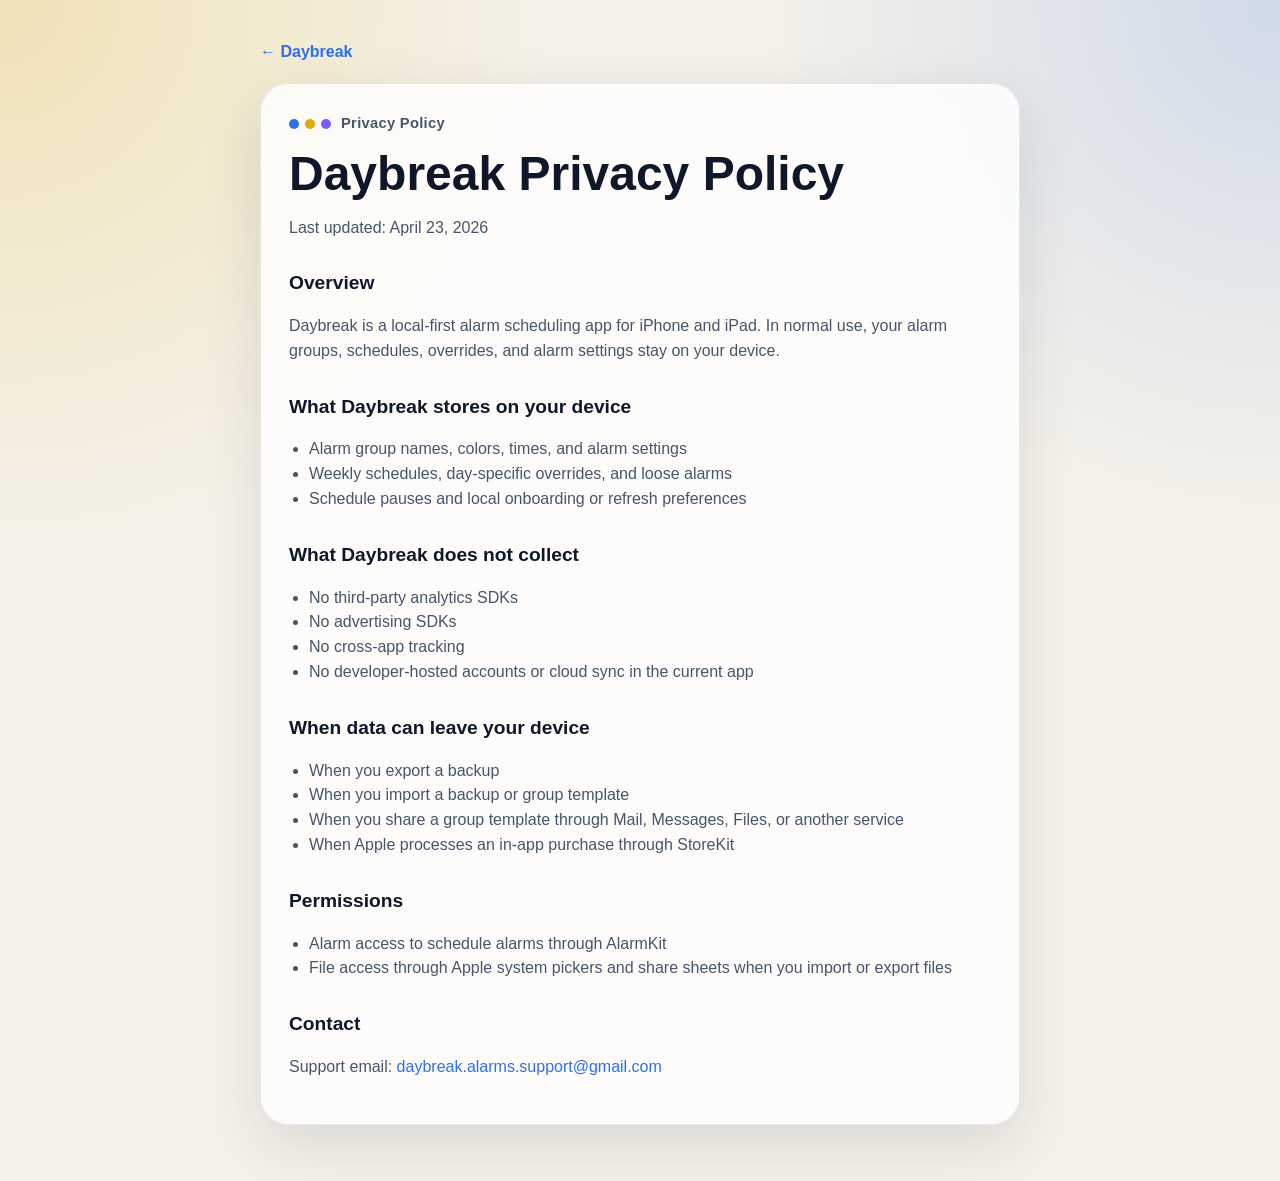
==== privacy/index.html @ 9946c684 "Create Daybreak support site" ====
<!doctype html>
<html lang="en">
<head>
  <meta charset="utf-8">
  <meta name="viewport" content="width=device-width, initial-scale=1">
  <title>Daybreak Privacy Policy</title>
  <meta name="description" content="Privacy policy for Daybreak.">
  <link rel="stylesheet" href="../styles.css">
</head>
<body>
  <main class="page">
    <a class="top-link" href="../">← Daybreak</a>

    <section class="card">
      <div class="eyebrow">
        <span class="eyebrow-dots" aria-hidden="true">
          <span></span><span></span><span></span>
        </span>
        Privacy Policy
      </div>
      <h1>Daybreak Privacy Policy</h1>
      <p>Last updated: April 23, 2026</p>

      <h2>Overview</h2>
      <p>
        Daybreak is a local-first alarm scheduling app for iPhone and iPad. In normal use,
        your alarm groups, schedules, overrides, and alarm settings stay on your device.
      </p>

      <h2>What Daybreak stores on your device</h2>
      <ul>
        <li>Alarm group names, colors, times, and alarm settings</li>
        <li>Weekly schedules, day-specific overrides, and loose alarms</li>
        <li>Schedule pauses and local onboarding or refresh preferences</li>
      </ul>

      <h2>What Daybreak does not collect</h2>
      <ul>
        <li>No third-party analytics SDKs</li>
        <li>No advertising SDKs</li>
        <li>No cross-app tracking</li>
        <li>No developer-hosted accounts or cloud sync in the current app</li>
      </ul>

      <h2>When data can leave your device</h2>
      <ul>
        <li>When you export a backup</li>
        <li>When you import a backup or group template</li>
        <li>When you share a group template through Mail, Messages, Files, or another service</li>
        <li>When Apple processes an in-app purchase through StoreKit</li>
      </ul>

      <h2>Permissions</h2>
      <ul>
        <li>Alarm access to schedule alarms through AlarmKit</li>
        <li>File access through Apple system pickers and share sheets when you import or export files</li>
      </ul>

      <h2>Contact</h2>
      <p>
        Support email:
        <a href="mailto:daybreak.alarms.support@gmail.com">daybreak.alarms.support@gmail.com</a>
      </p>
    </section>
  </main>
</body>
</html>
---- styles.css ----
:root {
  color-scheme: light dark;
  --bg: #f5f2ea;
  --surface: rgba(255, 255, 255, 0.78);
  --surface-border: rgba(15, 23, 42, 0.08);
  --text: #0f172a;
  --secondary: #475569;
  --primary: #2f6fed;
  --accent: #e0aa00;
  --shadow: 0 20px 60px rgba(15, 23, 42, 0.12);
}

@media (prefers-color-scheme: dark) {
  :root {
    --bg: #08111f;
    --surface: rgba(15, 23, 42, 0.74);
    --surface-border: rgba(255, 255, 255, 0.08);
    --text: #f8fafc;
    --secondary: #cbd5e1;
    --shadow: 0 20px 60px rgba(0, 0, 0, 0.35);
  }
}

* {
  box-sizing: border-box;
}

html {
  background:
    radial-gradient(circle at top left, rgba(224, 170, 0, 0.22), transparent 32%),
    radial-gradient(circle at top right, rgba(47, 111, 237, 0.18), transparent 30%),
    var(--bg);
}

body {
  margin: 0;
  font-family: -apple-system, BlinkMacSystemFont, "Segoe UI", sans-serif;
  color: var(--text);
  line-height: 1.55;
}

.page {
  width: min(760px, calc(100% - 32px));
  margin: 0 auto;
  padding: 40px 0 56px;
}

.card {
  background: var(--surface);
  border: 1px solid var(--surface-border);
  border-radius: 28px;
  box-shadow: var(--shadow);
  backdrop-filter: blur(18px);
  -webkit-backdrop-filter: blur(18px);
  padding: 28px;
}

.eyebrow {
  display: inline-flex;
  align-items: center;
  gap: 10px;
  margin-bottom: 14px;
  color: var(--secondary);
  font-size: 0.92rem;
  font-weight: 600;
  letter-spacing: 0.02em;
}

.eyebrow-dots {
  display: inline-flex;
  gap: 6px;
}

.eyebrow-dots span {
  width: 10px;
  height: 10px;
  border-radius: 999px;
}

.eyebrow-dots span:nth-child(1) {
  background: var(--primary);
}

.eyebrow-dots span:nth-child(2) {
  background: var(--accent);
}

.eyebrow-dots span:nth-child(3) {
  background: #7c5cff;
}

h1 {
  margin: 0 0 10px;
  font-size: clamp(2rem, 5vw, 3rem);
  line-height: 1.05;
}

h2 {
  margin: 28px 0 10px;
  font-size: 1.2rem;
}

p,
li {
  color: var(--secondary);
  font-size: 1rem;
}

a {
  color: var(--primary);
  text-decoration: none;
}

a:hover {
  text-decoration: underline;
}

.actions {
  display: flex;
  flex-wrap: wrap;
  gap: 12px;
  margin-top: 22px;
}

.button,
.pill-link {
  display: inline-flex;
  align-items: center;
  justify-content: center;
  min-height: 44px;
  padding: 0 16px;
  border-radius: 999px;
  font-weight: 600;
  transition: transform 140ms ease, opacity 140ms ease;
}

.button {
  background: linear-gradient(135deg, var(--primary), #4d86f0);
  color: white;
}

.button.secondary {
  background: rgba(255, 255, 255, 0.4);
  border: 1px solid var(--surface-border);
  color: var(--text);
}

.button:hover,
.pill-link:hover {
  transform: translateY(-1px);
  opacity: 0.96;
  text-decoration: none;
}

.pill-grid {
  display: grid;
  grid-template-columns: repeat(auto-fit, minmax(220px, 1fr));
  gap: 14px;
  margin-top: 20px;
}

.pill-link {
  justify-content: flex-start;
  background: rgba(255, 255, 255, 0.4);
  border: 1px solid var(--surface-border);
  padding: 14px 16px;
  border-radius: 18px;
}

.pill-link strong {
  display: block;
  color: var(--text);
}

.pill-link span {
  display: block;
  color: var(--secondary);
  font-size: 0.94rem;
}

.meta {
  margin-top: 18px;
  padding-top: 18px;
  border-top: 1px solid var(--surface-border);
  color: var(--secondary);
  font-size: 0.95rem;
}

ul {
  padding-left: 20px;
}

.top-link {
  display: inline-block;
  margin-bottom: 18px;
  font-weight: 600;
}
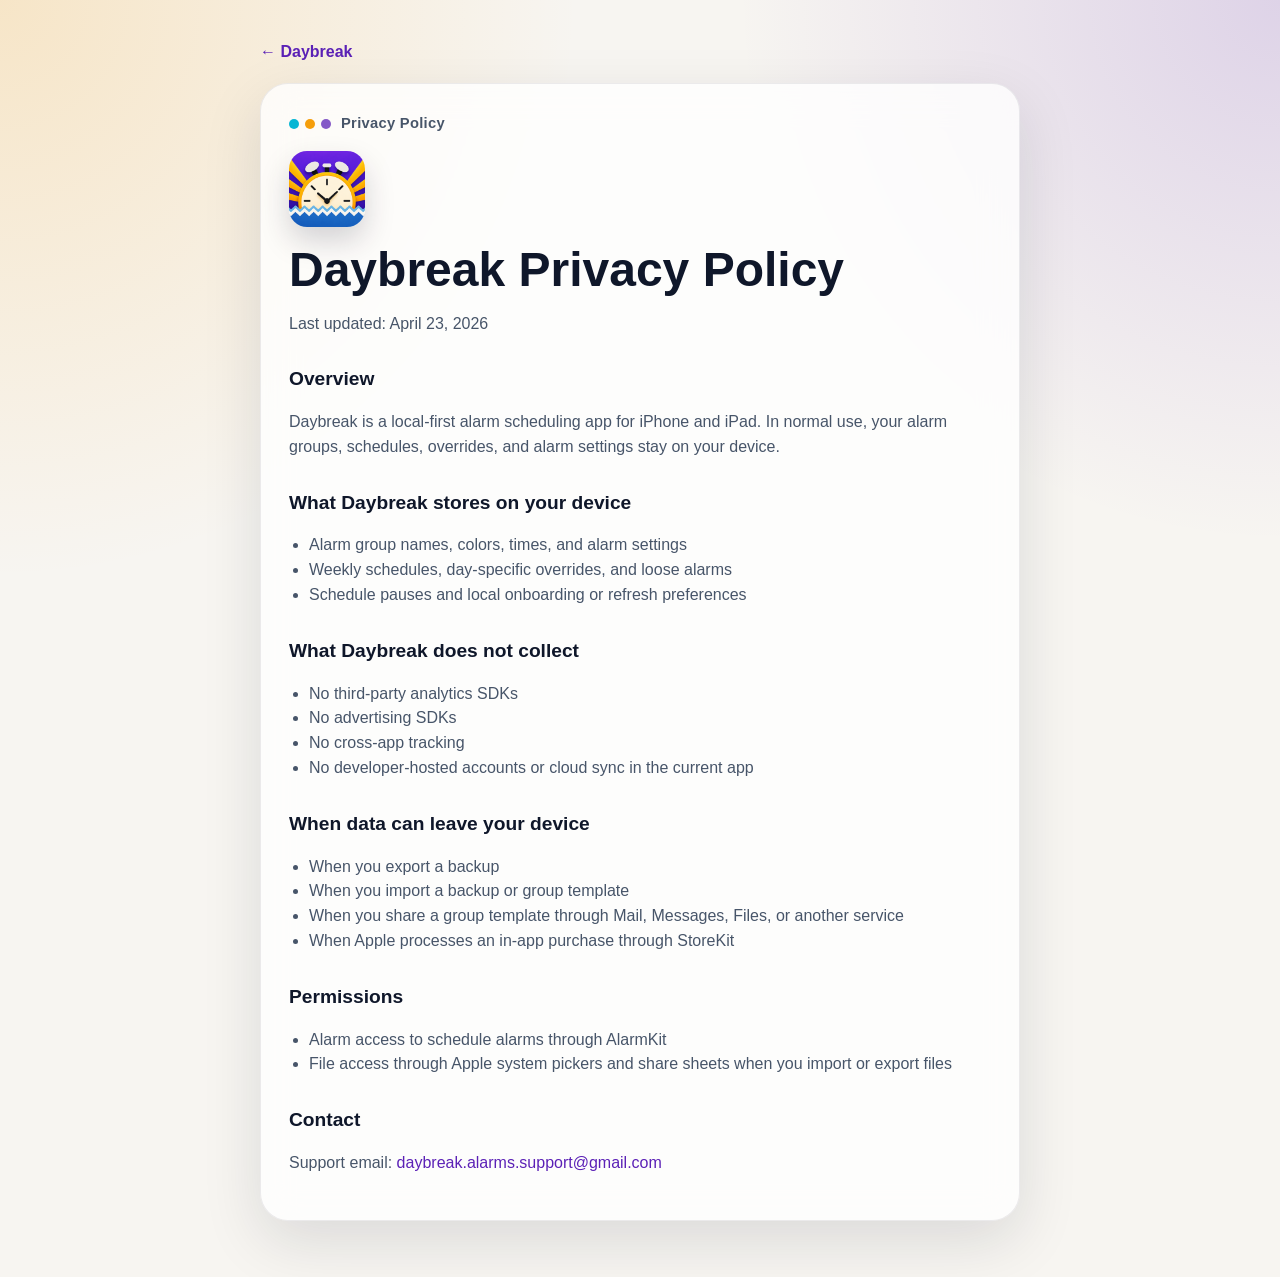
==== commit 2a896e83: "Add Daybreak icon to support site" ====
--- a/privacy/index.html
+++ b/privacy/index.html
@@ -5,6 +5,8 @@
   <meta name="viewport" content="width=device-width, initial-scale=1">
   <title>Daybreak Privacy Policy</title>
   <meta name="description" content="Privacy policy for Daybreak.">
+  <link rel="icon" type="image/png" href="../assets/daybreak-icon.png">
+  <link rel="apple-touch-icon" href="../assets/daybreak-icon.png">
   <link rel="stylesheet" href="../styles.css">
 </head>
 <body>
@@ -14,10 +16,11 @@
     <section class="card">
       <div class="eyebrow">
         <span class="eyebrow-dots" aria-hidden="true">
-          <span></span><span></span><span></span>
+        <span></span><span></span><span></span>
         </span>
         Privacy Policy
       </div>
+      <img class="site-icon" src="../assets/daybreak-icon.png" alt="Daybreak app icon">
       <h1>Daybreak Privacy Policy</h1>
       <p>Last updated: April 23, 2026</p>
 
--- a/styles.css
+++ b/styles.css
@@ -1,22 +1,36 @@
 :root {
   color-scheme: light dark;
-  --bg: #f5f2ea;
+  --bg: #f7f5f1;
   --surface: rgba(255, 255, 255, 0.78);
   --surface-border: rgba(15, 23, 42, 0.08);
   --text: #0f172a;
   --secondary: #475569;
-  --primary: #2f6fed;
-  --accent: #e0aa00;
+  --primary: #5b21b6;
+  --primary-light: #7c3aed;
+  --accent: #f59e0b;
+  --blue: #06b6d4;
+  --pill-fill: rgba(91, 33, 182, 0.10);
+  --pill-border: rgba(91, 33, 182, 0.16);
+  --pill-blue-fill: rgba(6, 182, 212, 0.10);
+  --pill-blue-border: rgba(6, 182, 212, 0.16);
   --shadow: 0 20px 60px rgba(15, 23, 42, 0.12);
 }
 
 @media (prefers-color-scheme: dark) {
   :root {
-    --bg: #08111f;
-    --surface: rgba(15, 23, 42, 0.74);
-    --surface-border: rgba(255, 255, 255, 0.08);
+    --bg: #0f1115;
+    --surface: rgba(28, 28, 30, 0.84);
+    --surface-border: rgba(55, 65, 81, 0.9);
     --text: #f8fafc;
     --secondary: #cbd5e1;
+    --primary: #7c3aed;
+    --primary-light: #8b5cf6;
+    --accent: #fbbf24;
+    --blue: #22d3ee;
+    --pill-fill: rgba(124, 58, 237, 0.18);
+    --pill-border: rgba(124, 58, 237, 0.24);
+    --pill-blue-fill: rgba(34, 211, 238, 0.16);
+    --pill-blue-border: rgba(34, 211, 238, 0.24);
     --shadow: 0 20px 60px rgba(0, 0, 0, 0.35);
   }
 }
@@ -27,8 +41,8 @@
 
 html {
   background:
-    radial-gradient(circle at top left, rgba(224, 170, 0, 0.22), transparent 32%),
-    radial-gradient(circle at top right, rgba(47, 111, 237, 0.18), transparent 30%),
+    radial-gradient(circle at top left, rgba(245, 158, 11, 0.18), transparent 32%),
+    radial-gradient(circle at top right, rgba(91, 33, 182, 0.16), transparent 30%),
     var(--bg);
 }
 
@@ -55,6 +69,15 @@
   padding: 28px;
 }
 
+.site-icon {
+  width: 76px;
+  height: 76px;
+  display: block;
+  border-radius: 18px;
+  margin: 2px 0 18px;
+  box-shadow: 0 14px 30px rgba(15, 23, 42, 0.18);
+}
+
 .eyebrow {
   display: inline-flex;
   align-items: center;
@@ -78,7 +101,7 @@
 }
 
 .eyebrow-dots span:nth-child(1) {
-  background: var(--primary);
+  background: var(--blue);
 }
 
 .eyebrow-dots span:nth-child(2) {
@@ -86,13 +109,32 @@
 }
 
 .eyebrow-dots span:nth-child(3) {
-  background: #7c5cff;
+  background: var(--primary);
+  opacity: 0.75;
 }
 
 h1 {
   margin: 0 0 10px;
   font-size: clamp(2rem, 5vw, 3rem);
   line-height: 1.05;
+}
+
+.daybreak-wordmark {
+  display: inline-flex;
+  align-items: baseline;
+}
+
+.day-word {
+  color: var(--accent);
+}
+
+.break-word {
+  display: inline-block;
+  background: linear-gradient(135deg, var(--primary) 0%, var(--primary-light) 100%);
+  -webkit-background-clip: text;
+  background-clip: text;
+  color: var(--primary);
+  -webkit-text-fill-color: transparent;
 }
 
 h2 {
@@ -135,7 +177,7 @@
 }
 
 .button {
-  background: linear-gradient(135deg, var(--primary), #4d86f0);
+  background: var(--primary);
   color: white;
 }
 
@@ -161,15 +203,24 @@
 
 .pill-link {
   justify-content: flex-start;
-  background: rgba(255, 255, 255, 0.4);
-  border: 1px solid var(--surface-border);
+  background: var(--pill-fill);
+  border: 1px solid var(--pill-border);
   padding: 14px 16px;
-  border-radius: 18px;
+  border-radius: 14px;
 }
 
 .pill-link strong {
   display: block;
-  color: var(--text);
+  color: var(--primary);
+}
+
+.pill-grid .pill-link:nth-child(2) {
+  background: var(--pill-blue-fill);
+  border-color: var(--pill-blue-border);
+}
+
+.pill-grid .pill-link:nth-child(2) strong {
+  color: var(--blue);
 }
 
 .pill-link span {
@@ -186,6 +237,10 @@
   font-size: 0.95rem;
 }
 
+.meta a {
+  color: var(--accent);
+}
+
 ul {
   padding-left: 20px;
 }
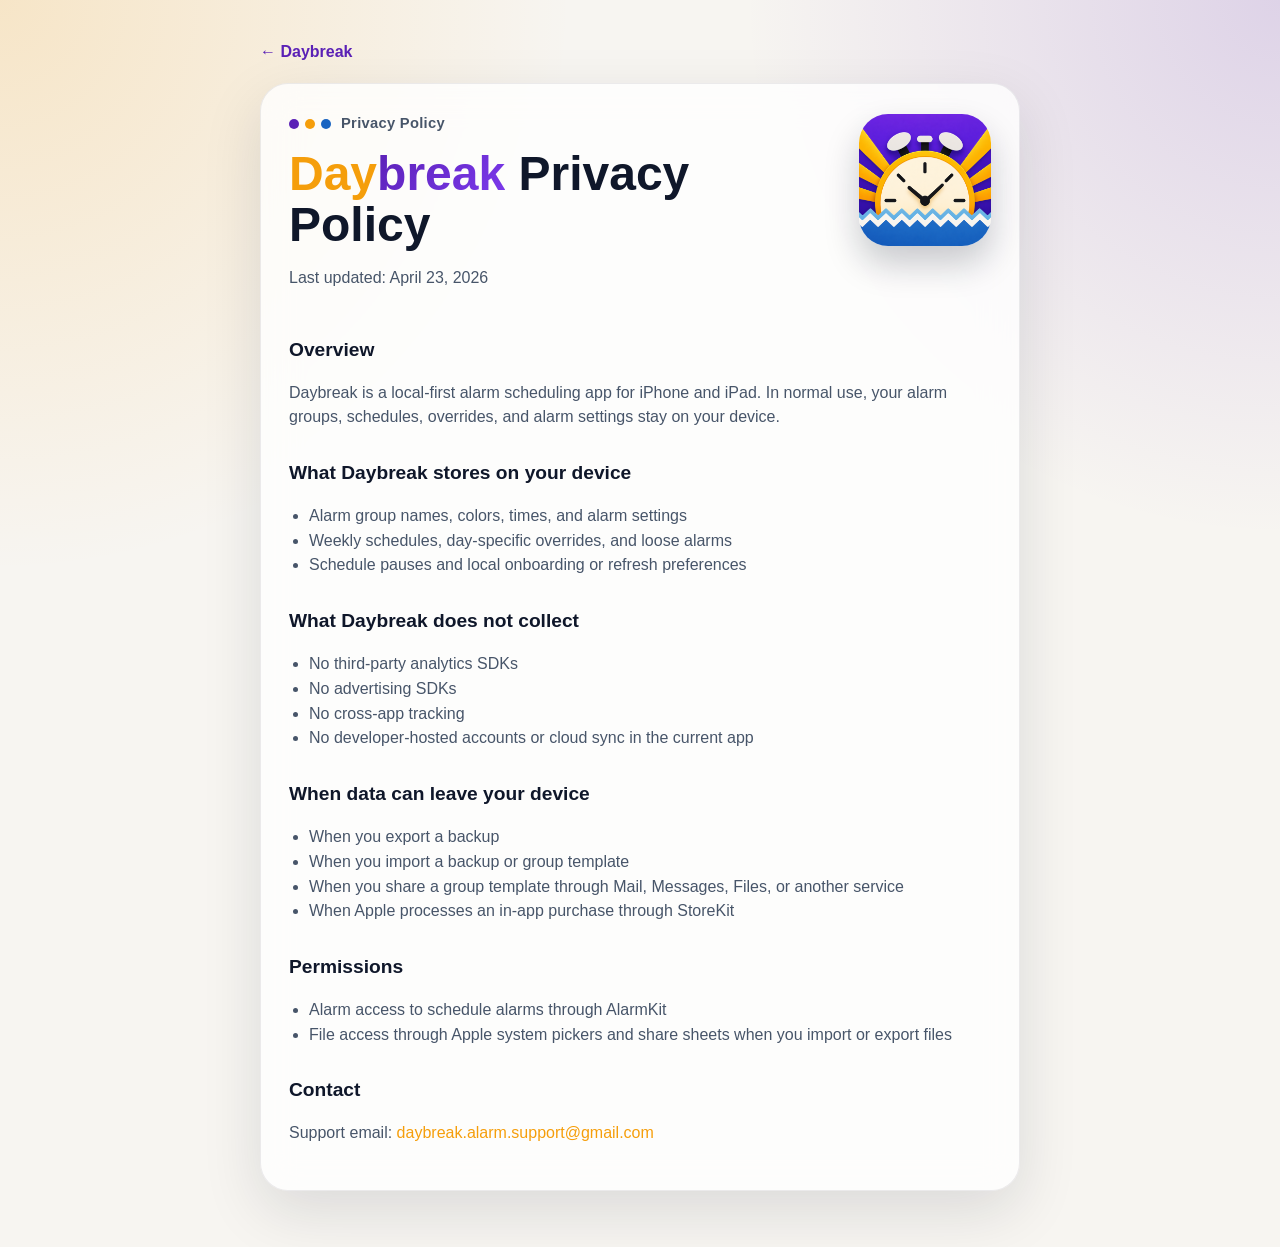
==== commit 170820b0: "Polish Daybreak support site" ====
--- a/privacy/index.html
+++ b/privacy/index.html
@@ -14,15 +14,19 @@
     <a class="top-link" href="../">← Daybreak</a>
 
     <section class="card">
-      <div class="eyebrow">
-        <span class="eyebrow-dots" aria-hidden="true">
-        <span></span><span></span><span></span>
-        </span>
-        Privacy Policy
-      </div>
-      <img class="site-icon" src="../assets/daybreak-icon.png" alt="Daybreak app icon">
-      <h1>Daybreak Privacy Policy</h1>
-      <p>Last updated: April 23, 2026</p>
+      <section class="hero">
+        <div class="hero-copy">
+          <div class="eyebrow">
+            <span class="eyebrow-dots" aria-hidden="true">
+              <span></span><span></span><span></span>
+            </span>
+            Privacy Policy
+          </div>
+          <h1><span class="daybreak-wordmark"><span class="day-word">Day</span><span class="break-word">break</span></span> Privacy Policy</h1>
+          <p>Last updated: April 23, 2026</p>
+        </div>
+        <img class="site-icon" src="../assets/daybreak-icon.png" alt="Daybreak app icon">
+      </section>
 
       <h2>Overview</h2>
       <p>
@@ -62,7 +66,7 @@
       <h2>Contact</h2>
       <p>
         Support email:
-        <a href="mailto:daybreak.alarms.support@gmail.com">daybreak.alarms.support@gmail.com</a>
+        <a href="mailto:daybreak.alarm.support@gmail.com">daybreak.alarm.support@gmail.com</a>
       </p>
     </section>
   </main>
--- a/styles.css
+++ b/styles.css
@@ -8,11 +8,13 @@
   --primary: #5b21b6;
   --primary-light: #7c3aed;
   --accent: #f59e0b;
-  --blue: #06b6d4;
+  --accent-fill: rgba(245, 158, 11, 0.12);
+  --accent-border: rgba(245, 158, 11, 0.22);
+  --blue: #1964c1;
   --pill-fill: rgba(91, 33, 182, 0.10);
   --pill-border: rgba(91, 33, 182, 0.16);
-  --pill-blue-fill: rgba(6, 182, 212, 0.10);
-  --pill-blue-border: rgba(6, 182, 212, 0.16);
+  --pill-blue-fill: rgba(25, 100, 193, 0.10);
+  --pill-blue-border: rgba(25, 100, 193, 0.16);
   --shadow: 0 20px 60px rgba(15, 23, 42, 0.12);
 }
 
@@ -26,11 +28,13 @@
     --primary: #7c3aed;
     --primary-light: #8b5cf6;
     --accent: #fbbf24;
-    --blue: #22d3ee;
+    --accent-fill: rgba(251, 191, 36, 0.18);
+    --accent-border: rgba(251, 191, 36, 0.28);
+    --blue: #2f76d2;
     --pill-fill: rgba(124, 58, 237, 0.18);
     --pill-border: rgba(124, 58, 237, 0.24);
-    --pill-blue-fill: rgba(34, 211, 238, 0.16);
-    --pill-blue-border: rgba(34, 211, 238, 0.24);
+    --pill-blue-fill: rgba(47, 118, 210, 0.16);
+    --pill-blue-border: rgba(47, 118, 210, 0.24);
     --shadow: 0 20px 60px rgba(0, 0, 0, 0.35);
   }
 }
@@ -69,13 +73,24 @@
   padding: 28px;
 }
 
+.hero {
+  display: grid;
+  grid-template-columns: minmax(0, 1fr) auto;
+  gap: 24px;
+  align-items: start;
+}
+
+.hero-copy {
+  min-width: 0;
+}
+
 .site-icon {
-  width: 76px;
-  height: 76px;
+  width: 132px;
+  height: 132px;
   display: block;
-  border-radius: 18px;
-  margin: 2px 0 18px;
-  box-shadow: 0 14px 30px rgba(15, 23, 42, 0.18);
+  border-radius: 29px;
+  margin: 2px 0 0 auto;
+  box-shadow: 0 18px 34px rgba(15, 23, 42, 0.22);
 }
 
 .eyebrow {
@@ -101,7 +116,7 @@
 }
 
 .eyebrow-dots span:nth-child(1) {
-  background: var(--blue);
+  background: var(--primary);
 }
 
 .eyebrow-dots span:nth-child(2) {
@@ -109,8 +124,7 @@
 }
 
 .eyebrow-dots span:nth-child(3) {
-  background: var(--primary);
-  opacity: 0.75;
+  background: var(--blue);
 }
 
 h1 {
@@ -187,6 +201,12 @@
   color: var(--text);
 }
 
+.button.accent {
+  background: var(--accent-fill);
+  border: 1px solid var(--accent-border);
+  color: var(--accent);
+}
+
 .button:hover,
 .pill-link:hover {
   transform: translateY(-1px);
@@ -241,6 +261,11 @@
   color: var(--accent);
 }
 
+.hero a,
+.card p a {
+  color: var(--accent);
+}
+
 ul {
   padding-left: 20px;
 }
@@ -250,3 +275,15 @@
   margin-bottom: 18px;
   font-weight: 600;
 }
+
+@media (max-width: 720px) {
+  .hero {
+    grid-template-columns: 1fr;
+  }
+
+  .site-icon {
+    width: 112px;
+    height: 112px;
+    margin: 0;
+  }
+}
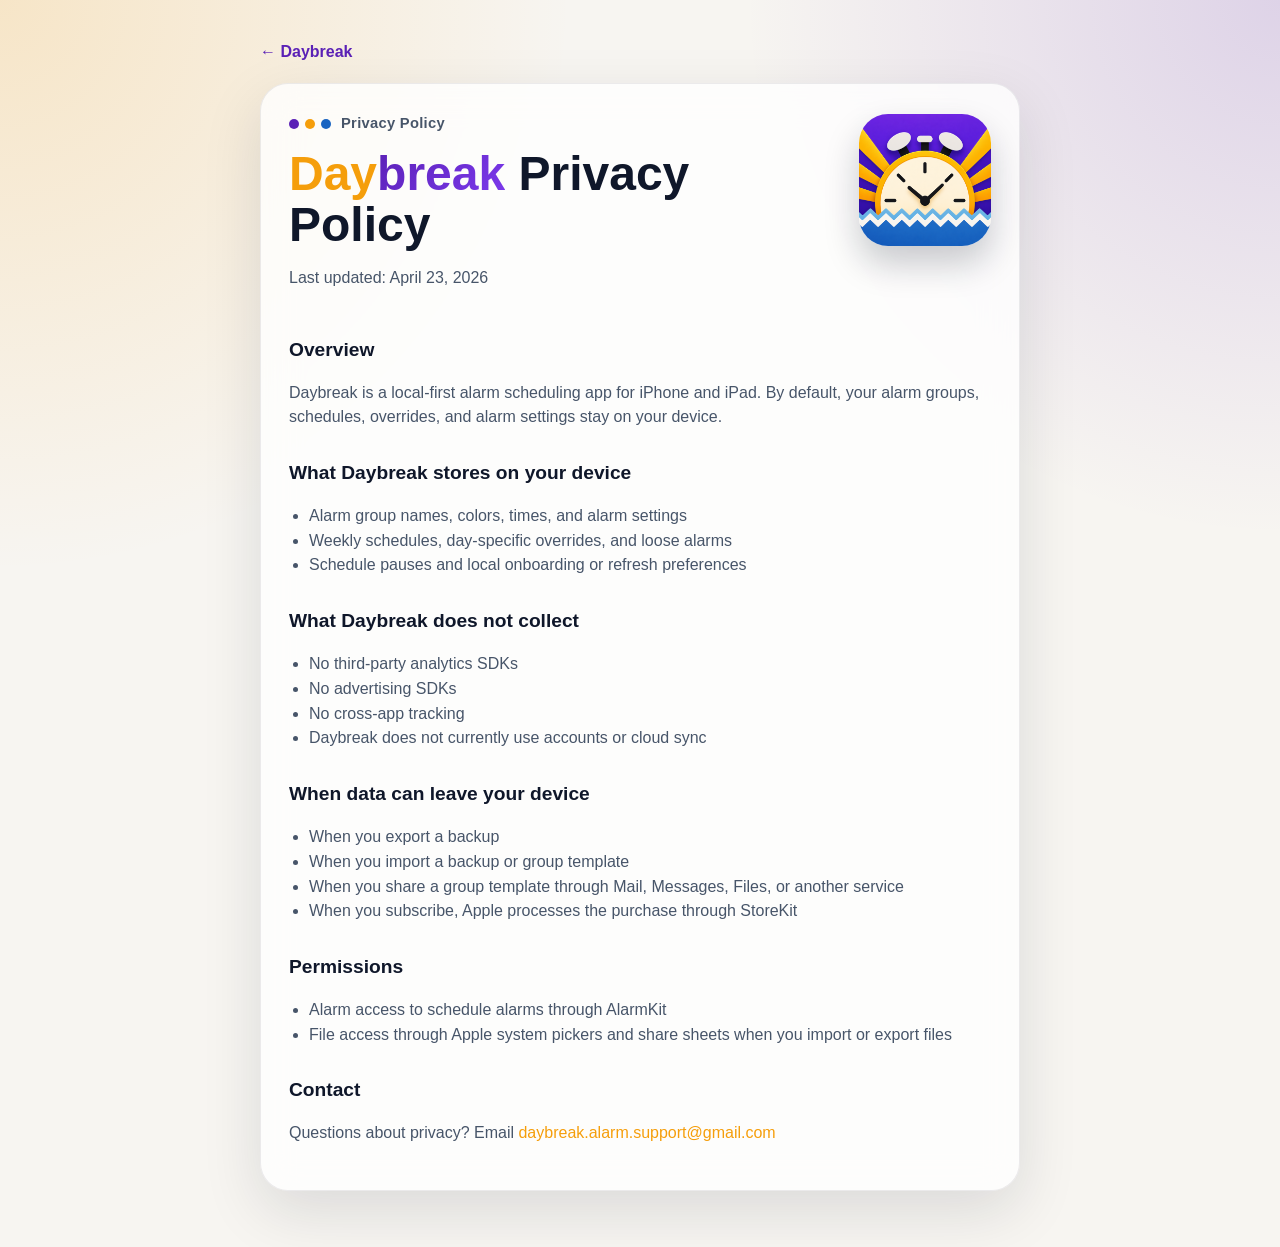
==== commit 1b5139d2: "Turn Daybreak Pages into a launch landing page" ====
--- a/privacy/index.html
+++ b/privacy/index.html
@@ -30,7 +30,7 @@
 
       <h2>Overview</h2>
       <p>
-        Daybreak is a local-first alarm scheduling app for iPhone and iPad. In normal use,
+        Daybreak is a local-first alarm scheduling app for iPhone and iPad. By default,
         your alarm groups, schedules, overrides, and alarm settings stay on your device.
       </p>
 
@@ -46,7 +46,7 @@
         <li>No third-party analytics SDKs</li>
         <li>No advertising SDKs</li>
         <li>No cross-app tracking</li>
-        <li>No developer-hosted accounts or cloud sync in the current app</li>
+        <li>Daybreak does not currently use accounts or cloud sync</li>
       </ul>
 
       <h2>When data can leave your device</h2>
@@ -54,7 +54,7 @@
         <li>When you export a backup</li>
         <li>When you import a backup or group template</li>
         <li>When you share a group template through Mail, Messages, Files, or another service</li>
-        <li>When Apple processes an in-app purchase through StoreKit</li>
+        <li>When you subscribe, Apple processes the purchase through StoreKit</li>
       </ul>
 
       <h2>Permissions</h2>
@@ -65,7 +65,7 @@
 
       <h2>Contact</h2>
       <p>
-        Support email:
+        Questions about privacy? Email
         <a href="mailto:daybreak.alarm.support@gmail.com">daybreak.alarm.support@gmail.com</a>
       </p>
     </section>
--- a/styles.css
+++ b/styles.css
@@ -195,6 +195,13 @@
   color: white;
 }
 
+.button.disabled {
+  background: linear-gradient(135deg, var(--primary) 0%, var(--primary-light) 100%);
+  color: white;
+  cursor: default;
+  pointer-events: none;
+}
+
 .button.secondary {
   background: rgba(255, 255, 255, 0.4);
   border: 1px solid var(--surface-border);
@@ -214,7 +221,8 @@
   text-decoration: none;
 }
 
-.pill-grid {
+.pill-grid,
+.feature-grid {
   display: grid;
   grid-template-columns: repeat(auto-fit, minmax(220px, 1fr));
   gap: 14px;
@@ -234,19 +242,55 @@
   color: var(--primary);
 }
 
-.pill-grid .pill-link:nth-child(2) {
+.pill-grid .pill-link:nth-child(2),
+.feature-grid .pill-link:nth-child(2) {
   background: var(--pill-blue-fill);
   border-color: var(--pill-blue-border);
 }
 
-.pill-grid .pill-link:nth-child(2) strong {
+.pill-grid .pill-link:nth-child(2) strong,
+.feature-grid .pill-link:nth-child(2) strong {
   color: var(--blue);
+}
+
+.pill-link-gold {
+  background: var(--accent-fill);
+  border-color: var(--accent-border);
+}
+
+.pill-link-gold strong {
+  color: var(--accent);
+}
+
+.feature-card {
+  cursor: default;
 }
 
 .pill-link span {
   display: block;
   color: var(--secondary);
   font-size: 0.94rem;
+}
+
+.hero-lead {
+  margin-bottom: 10px;
+  color: var(--text);
+  font-size: 1.12rem;
+  font-weight: 600;
+  line-height: 1.45;
+}
+
+.hero-note {
+  margin-top: 12px;
+  font-size: 0.95rem;
+}
+
+.support-email-line {
+  margin-bottom: 6px;
+}
+
+.support-topics-heading {
+  margin-top: 14px;
 }
 
 .meta {
@@ -257,6 +301,12 @@
   font-size: 0.95rem;
 }
 
+.meta-links {
+  display: flex;
+  flex-wrap: wrap;
+  gap: 16px;
+}
+
 .meta a {
   color: var(--accent);
 }
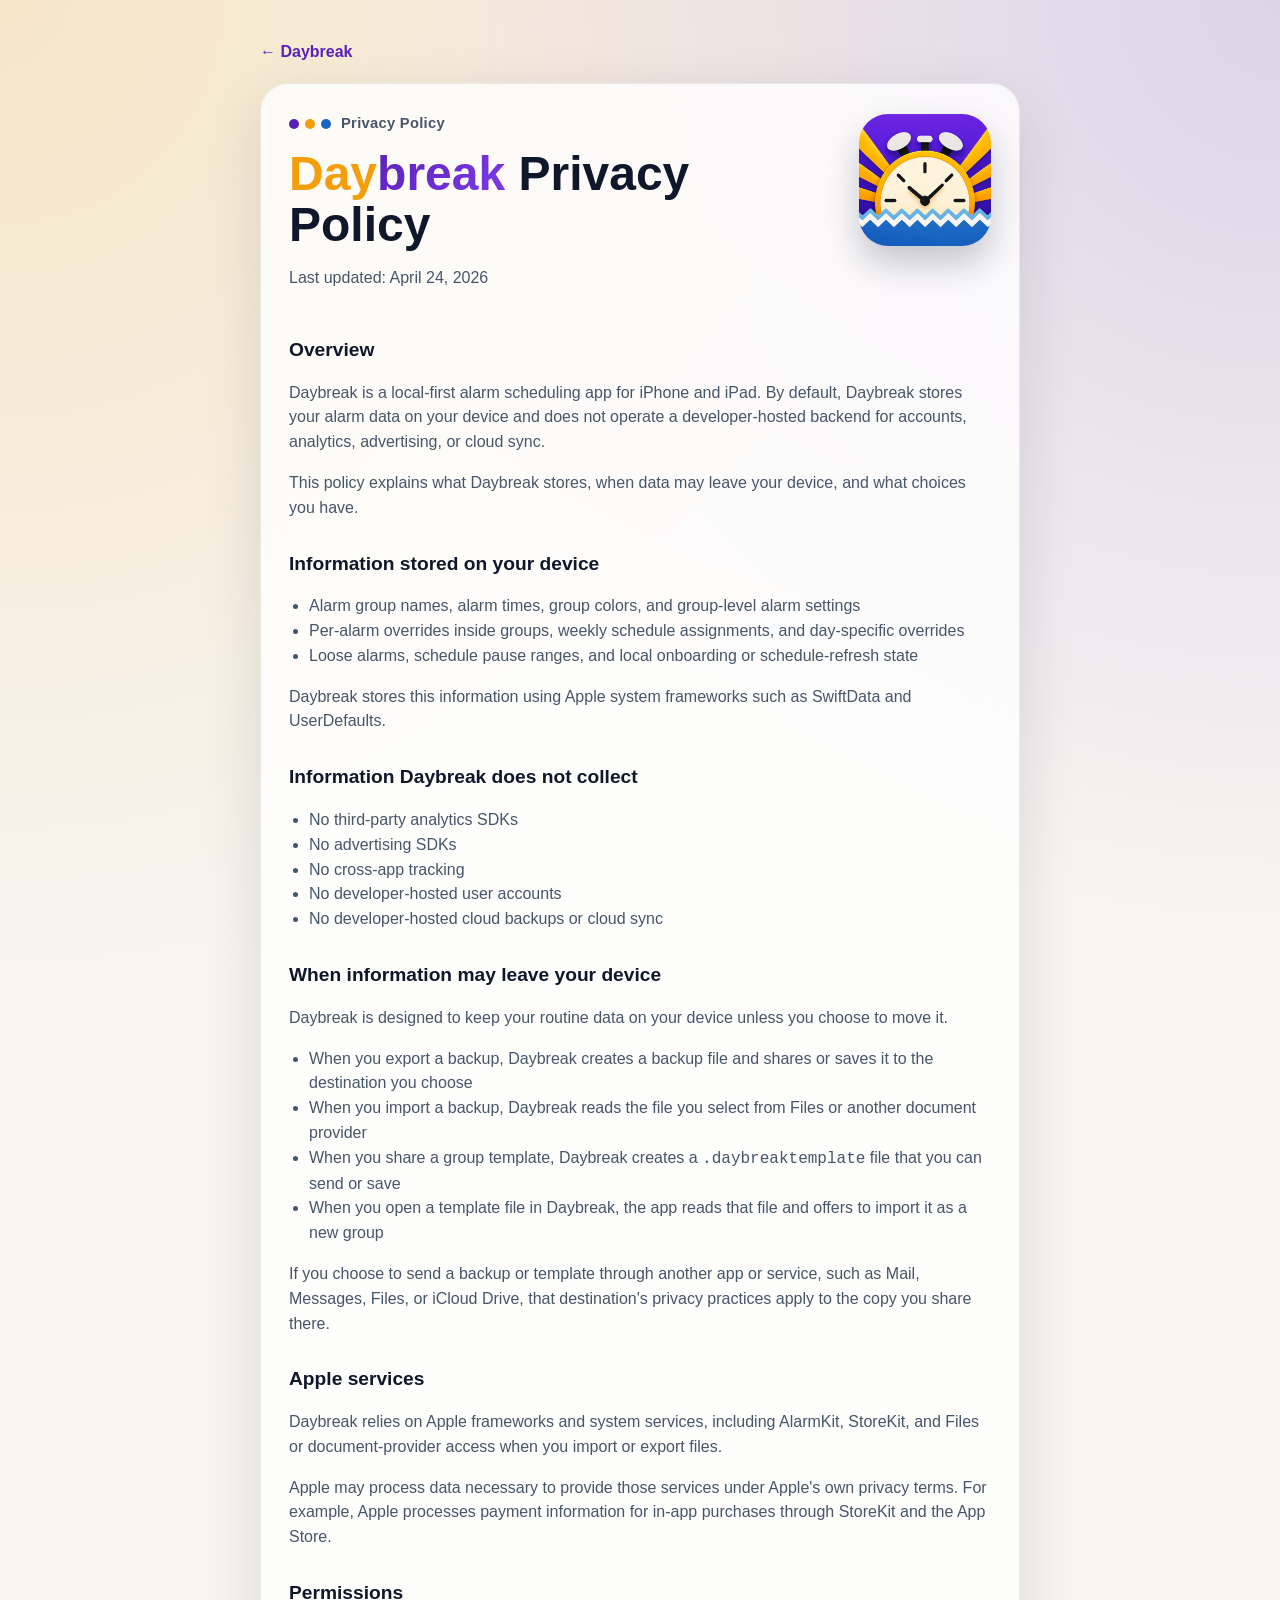
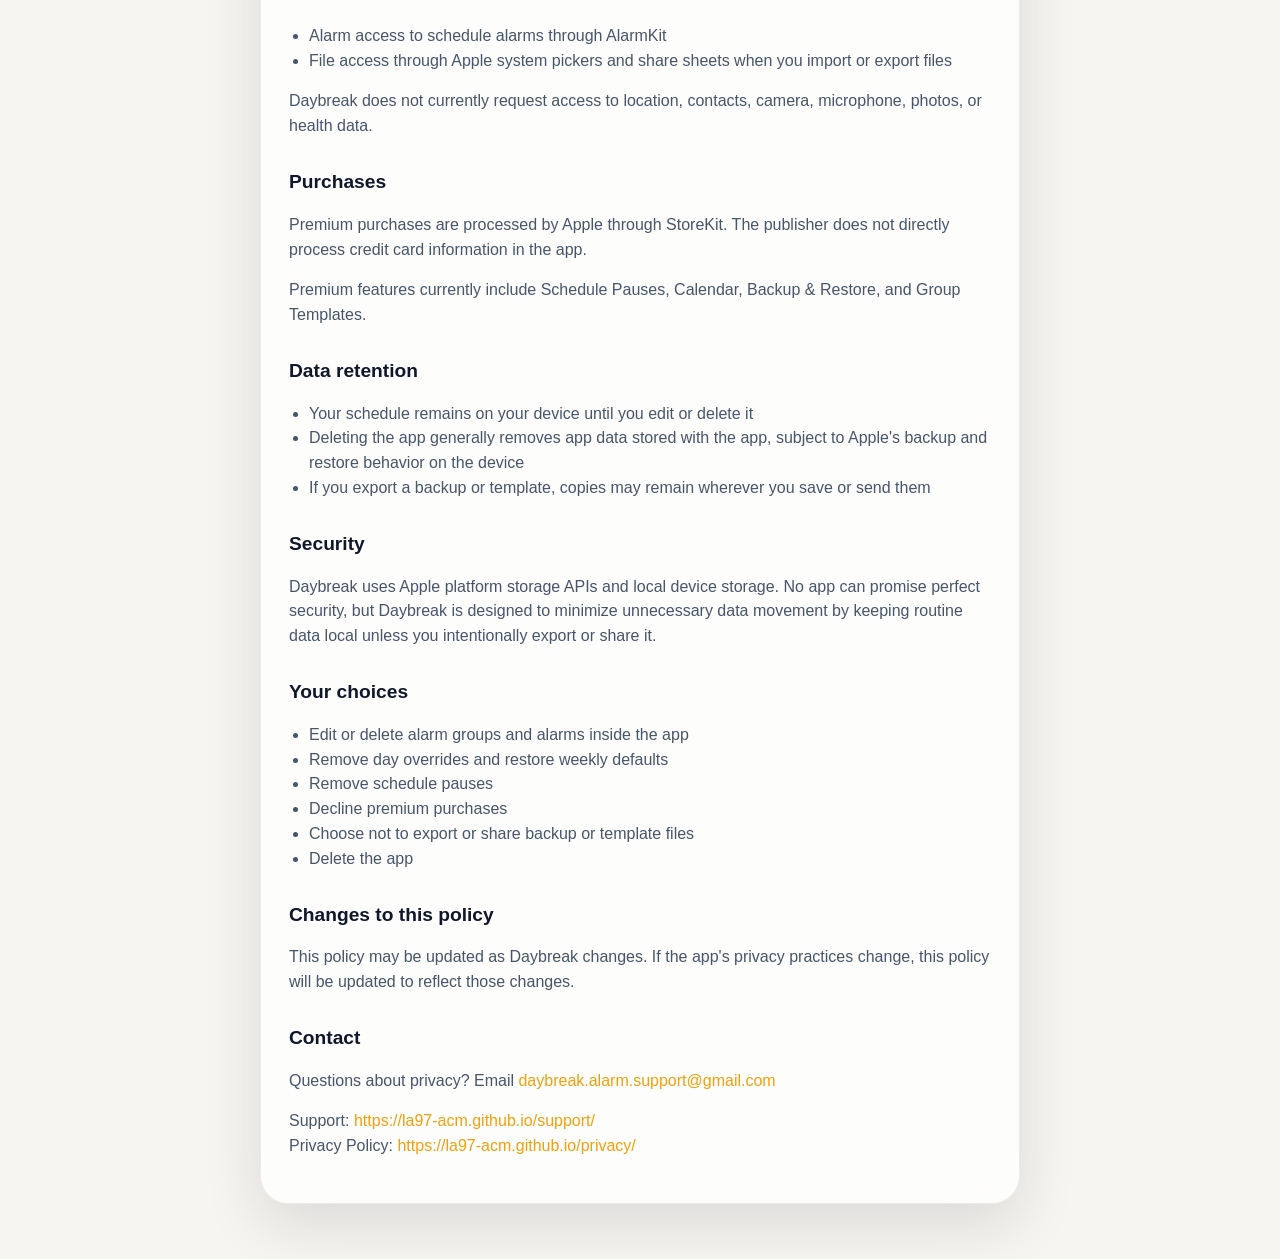
==== commit aecd7f0a: "Sync live privacy policy with app policy" ====
--- a/privacy/index.html
+++ b/privacy/index.html
@@ -23,7 +23,7 @@
             Privacy Policy
           </div>
           <h1><span class="daybreak-wordmark"><span class="day-word">Day</span><span class="break-word">break</span></span> Privacy Policy</h1>
-          <p>Last updated: April 23, 2026</p>
+          <p>Last updated: April 24, 2026</p>
         </div>
         <img class="site-icon" src="../assets/daybreak-icon.png" alt="Daybreak app icon">
       </section>
@@ -31,43 +31,114 @@
       <h2>Overview</h2>
       <p>
         Daybreak is a local-first alarm scheduling app for iPhone and iPad. By default,
-        your alarm groups, schedules, overrides, and alarm settings stay on your device.
+        Daybreak stores your alarm data on your device and does not operate a developer-hosted
+        backend for accounts, analytics, advertising, or cloud sync.
+      </p>
+      <p>
+        This policy explains what Daybreak stores, when data may leave your device, and what
+        choices you have.
       </p>
 
-      <h2>What Daybreak stores on your device</h2>
+      <h2>Information stored on your device</h2>
       <ul>
-        <li>Alarm group names, colors, times, and alarm settings</li>
-        <li>Weekly schedules, day-specific overrides, and loose alarms</li>
-        <li>Schedule pauses and local onboarding or refresh preferences</li>
+        <li>Alarm group names, alarm times, group colors, and group-level alarm settings</li>
+        <li>Per-alarm overrides inside groups, weekly schedule assignments, and day-specific overrides</li>
+        <li>Loose alarms, schedule pause ranges, and local onboarding or schedule-refresh state</li>
       </ul>
+      <p>
+        Daybreak stores this information using Apple system frameworks such as SwiftData and
+        UserDefaults.
+      </p>
 
-      <h2>What Daybreak does not collect</h2>
+      <h2>Information Daybreak does not collect</h2>
       <ul>
         <li>No third-party analytics SDKs</li>
         <li>No advertising SDKs</li>
         <li>No cross-app tracking</li>
-        <li>Daybreak does not currently use accounts or cloud sync</li>
+        <li>No developer-hosted user accounts</li>
+        <li>No developer-hosted cloud backups or cloud sync</li>
       </ul>
 
-      <h2>When data can leave your device</h2>
+      <h2>When information may leave your device</h2>
+      <p>
+        Daybreak is designed to keep your routine data on your device unless you choose to move it.
+      </p>
       <ul>
-        <li>When you export a backup</li>
-        <li>When you import a backup or group template</li>
-        <li>When you share a group template through Mail, Messages, Files, or another service</li>
-        <li>When you subscribe, Apple processes the purchase through StoreKit</li>
+        <li>When you export a backup, Daybreak creates a backup file and shares or saves it to the destination you choose</li>
+        <li>When you import a backup, Daybreak reads the file you select from Files or another document provider</li>
+        <li>When you share a group template, Daybreak creates a <code>.daybreaktemplate</code> file that you can send or save</li>
+        <li>When you open a template file in Daybreak, the app reads that file and offers to import it as a new group</li>
       </ul>
+      <p>
+        If you choose to send a backup or template through another app or service, such as Mail,
+        Messages, Files, or iCloud Drive, that destination's privacy practices apply to the copy
+        you share there.
+      </p>
+
+      <h2>Apple services</h2>
+      <p>
+        Daybreak relies on Apple frameworks and system services, including AlarmKit, StoreKit,
+        and Files or document-provider access when you import or export files.
+      </p>
+      <p>
+        Apple may process data necessary to provide those services under Apple's own privacy
+        terms. For example, Apple processes payment information for in-app purchases through
+        StoreKit and the App Store.
+      </p>
 
       <h2>Permissions</h2>
       <ul>
         <li>Alarm access to schedule alarms through AlarmKit</li>
         <li>File access through Apple system pickers and share sheets when you import or export files</li>
       </ul>
+      <p>Daybreak does not currently request access to location, contacts, camera, microphone, photos, or health data.</p>
+
+      <h2>Purchases</h2>
+      <p>
+        Premium purchases are processed by Apple through StoreKit. The publisher does not directly
+        process credit card information in the app.
+      </p>
+      <p>Premium features currently include Schedule Pauses, Calendar, Backup &amp; Restore, and Group Templates.</p>
+
+      <h2>Data retention</h2>
+      <ul>
+        <li>Your schedule remains on your device until you edit or delete it</li>
+        <li>Deleting the app generally removes app data stored with the app, subject to Apple's backup and restore behavior on the device</li>
+        <li>If you export a backup or template, copies may remain wherever you save or send them</li>
+      </ul>
+
+      <h2>Security</h2>
+      <p>
+        Daybreak uses Apple platform storage APIs and local device storage. No app can promise
+        perfect security, but Daybreak is designed to minimize unnecessary data movement by
+        keeping routine data local unless you intentionally export or share it.
+      </p>
+
+      <h2>Your choices</h2>
+      <ul>
+        <li>Edit or delete alarm groups and alarms inside the app</li>
+        <li>Remove day overrides and restore weekly defaults</li>
+        <li>Remove schedule pauses</li>
+        <li>Decline premium purchases</li>
+        <li>Choose not to export or share backup or template files</li>
+        <li>Delete the app</li>
+      </ul>
+
+      <h2>Changes to this policy</h2>
+      <p>
+        This policy may be updated as Daybreak changes. If the app's privacy practices change,
+        this policy will be updated to reflect those changes.
+      </p>
 
       <h2>Contact</h2>
       <p>
         Questions about privacy? Email
         <a href="mailto:daybreak.alarm.support@gmail.com">daybreak.alarm.support@gmail.com</a>
       </p>
+      <p>
+        Support: <a href="https://la97-acm.github.io/support/">https://la97-acm.github.io/support/</a><br>
+        Privacy Policy: <a href="https://la97-acm.github.io/privacy/">https://la97-acm.github.io/privacy/</a>
+      </p>
     </section>
   </main>
 </body>
